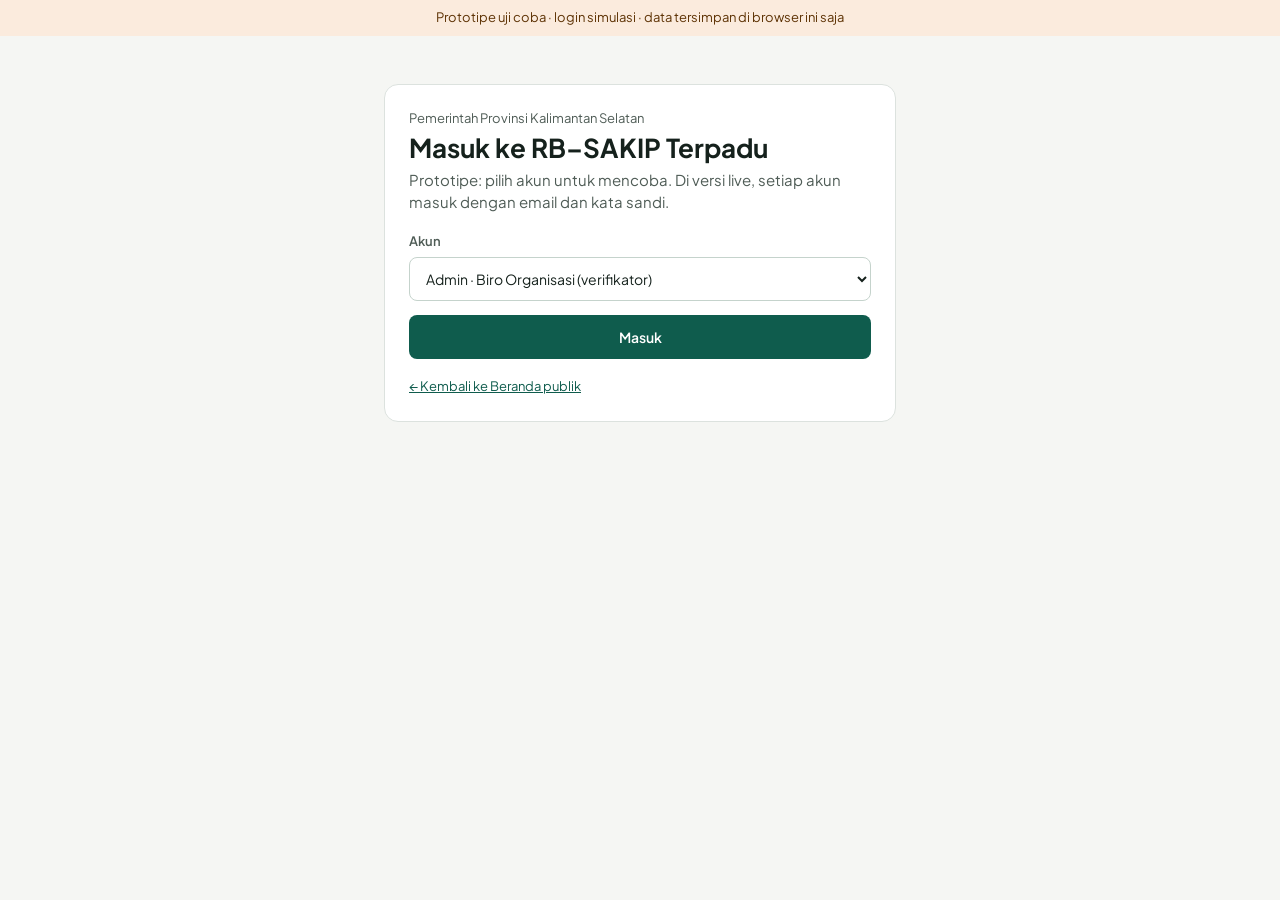
==== app.html @ 544d0753 "Add files via upload prototipe tahap 1" ====
<!doctype html>
<html lang="id">
<head>
<meta charset="utf-8">
<meta name="viewport" content="width=device-width, initial-scale=1">
<title>RB–SAKIP Terpadu · Aplikasi</title>
<meta name="robots" content="noindex">
<link rel="preconnect" href="https://fonts.googleapis.com">
<link rel="stylesheet" href="https://fonts.googleapis.com/css2?family=Plus+Jakarta+Sans:wght@400;500;600;700;800&display=swap">
<link rel="stylesheet" href="assets/css/style.css">
<!-- JSZip (MIT) disertakan lokal; dipakai untuk membuat/membaca .xlsx dan .zip -->
<script src="assets/vendor/jszip.min.js"></script>
</head>
<body>
<div class="proto-banner">Prototipe uji coba · login simulasi · data tersimpan di browser ini saja</div>
<div id="app"><p class="empty">Memuat aplikasi…</p></div>
<script type="module" src="assets/js/app.js"></script>
</body>
</html>
---- assets/css/style.css ----
/* RB–SAKIP Terpadu · gaya dasar (tanpa framework, mudah dipindahkan) */
:root {
  --ground: #F5F6F3;
  --surface: #FFFFFF;
  --ink: #15211C;
  --muted: #4F5C56;
  --line: #DCE2DE;
  --line-soft: #EEF1EF;
  --primary: #0F5C4D;
  --primary-dark: #0B3F35;
  --primary-mid: #1A5A4C;
  --primary-tint: #E3EFEA;
  --primary-soft: #A9C7BB;
  --blue: #1D5FA8;
  --blue-tint: #E5EEF9;
  --blue-text: #174C87;
  --orange: #E08A2E;
  --orange-tint: #FBEBDD;
  --orange-text: #8A4A08;
  --gray-fill: #C9D0CC;
  --radius: 14px;
  --font: 'Plus Jakarta Sans', system-ui, -apple-system, 'Segoe UI', sans-serif;
}
* { box-sizing: border-box; }
html { -webkit-text-size-adjust: 100%; }
body { margin: 0; background: var(--ground); color: var(--ink); font-family: var(--font); font-size: 15px; line-height: 1.5; }
a { color: var(--primary); }
a:hover { color: var(--primary-dark); }
h1, h2, h3 { margin: 0; line-height: 1.25; }
button, input, select, textarea { font: inherit; color: inherit; }
img { max-width: 100%; display: block; }
.num { font-variant-numeric: tabular-nums; }
.muted { color: var(--muted); }
.small { font-size: 13px; }
.xs { font-size: 12px; }
.bold { font-weight: 700; }
.sr-only { position: absolute; width: 1px; height: 1px; overflow: hidden; clip: rect(0 0 0 0); white-space: nowrap; }
:focus-visible { outline: 3px solid #5B9BD5; outline-offset: 2px; }

/* ---------- tata letak aplikasi ---------- */
.shell { display: flex; flex-wrap: wrap; min-height: 100vh; }
.side { flex: 1 1 240px; background: var(--primary-dark); color: #fff; padding: 24px 16px; display: flex; flex-direction: column; gap: 20px; }
.side .brand { padding: 0 12px 8px; display: flex; flex-direction: column; gap: 2px; }
.side .brand small { font-size: 11px; letter-spacing: .08em; text-transform: uppercase; color: #B8D4CA; }
.side .brand b { font-size: 18px; }
.side .group { display: flex; flex-direction: column; gap: 2px; }
.side .group-label { font-size: 11px; letter-spacing: .08em; text-transform: uppercase; color: #9CC2B5; padding: 0 12px 4px; }
.side a { display: flex; align-items: center; gap: 10px; min-height: 44px; padding: 0 12px; border-radius: 8px; color: #DCEBE5; text-decoration: none; font-size: 14px; font-weight: 500; }
.side a:hover { background: #145044; color: #fff; }
.side a[aria-current="page"] { background: var(--primary-mid); color: #fff; font-weight: 600; }
.side svg { flex: 0 0 18px; }
.side .who { margin-top: auto; padding: 12px; border-radius: 10px; background: #145044; display: flex; flex-direction: column; gap: 6px; }
.side .who small { font-size: 12px; color: #B8D4CA; }
.side .who button { align-self: flex-start; background: transparent; border: 1px solid #5E8A7C; color: #DCEBE5; border-radius: 8px; padding: 6px 10px; font-size: 13px; cursor: pointer; min-height: 36px; }
.main { flex: 999 1 560px; min-width: 0; padding: 32px 40px 56px; display: flex; flex-direction: column; gap: 20px; }
@media (max-width: 700px) { .main { padding: 24px 16px 48px; } }

.page-head { display: flex; flex-wrap: wrap; gap: 16px; align-items: flex-end; justify-content: space-between; }
.page-head .t { display: flex; flex-direction: column; gap: 4px; min-width: 0; max-width: 780px; }
.page-head .eyebrow { font-size: 13px; color: var(--muted); }
.page-head h1 { font-size: 28px; line-height: 36px; font-weight: 700; }
.page-head p { margin: 0; color: var(--muted); }

.row { display: flex; flex-wrap: wrap; gap: 24px; align-items: flex-start; }
.col-main { flex: 999 1 560px; min-width: 0; }
.col-side { flex: 1 1 340px; min-width: 0; }
.stack { display: flex; flex-direction: column; gap: 12px; }
.inline { display: flex; flex-wrap: wrap; gap: 8px; align-items: center; }
.between { justify-content: space-between; }

.card { background: var(--surface); border: 1px solid var(--line); border-radius: var(--radius); padding: 24px; display: flex; flex-direction: column; gap: 14px; }
.card.pad-s { padding: 16px; }
.card.flush { padding: 0; overflow: hidden; }
.card.focus { border: 2px solid var(--primary); }
.card h2 { font-size: 18px; font-weight: 700; }
.tiles { display: flex; flex-wrap: wrap; gap: 16px; }
.tile { flex: 1 1 200px; background: var(--surface); border: 1px solid var(--line); border-radius: var(--radius); padding: 18px 20px; display: flex; flex-direction: column; gap: 4px; text-decoration: none; color: var(--ink); }
.tile .k { font-size: 13px; color: var(--muted); font-weight: 500; }
.tile .v { font-size: 28px; line-height: 36px; font-weight: 700; font-variant-numeric: tabular-nums; }

/* ---------- kontrol ---------- */
.btn { display: inline-flex; align-items: center; justify-content: center; gap: 8px; min-height: 44px; padding: 0 18px; border-radius: 8px; border: 1px solid transparent; background: var(--primary); color: #fff; font-size: 14px; font-weight: 600; cursor: pointer; text-decoration: none; }
.btn:hover { background: var(--primary-dark); color: #fff; }
.btn.secondary { background: #fff; color: var(--ink); border-color: #C5D3CC; }
.btn.secondary:hover { background: var(--ground); color: var(--ink); }
.btn.outline { background: #fff; color: var(--primary); border-color: var(--primary); }
.btn.warn { background: #fff; color: var(--orange-text); border-color: var(--orange-text); }
.btn.danger { background: #fff; color: #9B1C1C; border-color: #E2B4B4; }
.btn.small { min-height: 36px; padding: 0 12px; font-size: 13px; }
.btn:disabled { opacity: .5; cursor: not-allowed; }
.field { display: flex; flex-direction: column; gap: 6px; font-size: 13px; font-weight: 600; color: var(--muted); }
.field input, .field select, .field textarea { min-height: 44px; padding: 8px 12px; border: 1px solid #C5D3CC; border-radius: 8px; background: #fff; font-size: 14px; font-weight: 400; color: var(--ink); }
.field textarea { line-height: 21px; resize: vertical; }
.field .hint { font-weight: 400; font-size: 12px; }
.seg { display: flex; padding: 4px; border-radius: 10px; background: #E6EAE7; gap: 4px; }
.seg button { flex: 1 1 0; min-height: 40px; border: 0; border-radius: 8px; background: transparent; font-size: 13px; font-weight: 600; cursor: pointer; padding: 0 12px; }
.seg button[aria-pressed="true"] { background: #fff; box-shadow: 0 1px 2px rgba(0,0,0,.08); }
.chip { display: inline-flex; align-items: center; gap: 6px; min-height: 40px; padding: 0 14px; border-radius: 999px; border: 1px solid #C5D3CC; background: #fff; font-size: 13px; font-weight: 600; cursor: pointer; }
.chip[aria-pressed="true"] { background: var(--primary); border-color: var(--primary); color: #fff; }
.tabs { display: flex; flex-wrap: wrap; gap: 8px; border-bottom: 1px solid var(--line); }
.tabs button { min-height: 48px; padding: 0 16px; border: 0; border-bottom: 3px solid transparent; background: transparent; color: var(--muted); font-size: 15px; font-weight: 700; cursor: pointer; }
.tabs button[aria-pressed="true"] { border-bottom-color: var(--primary); color: var(--primary); }

.badge { display: inline-block; padding: 3px 10px; border-radius: 999px; font-size: 12px; font-weight: 600; white-space: nowrap; }
.b-ok { background: var(--blue-tint); color: var(--blue-text); }
.b-wait { background: var(--orange-tint); color: var(--orange-text); }
.b-back { background: var(--orange-text); color: #fff; }
.b-none { background: var(--line-soft); color: #3F4A45; }
.b-green { background: var(--primary-tint); color: var(--primary-dark); }
.b-draft { background: #fff; color: var(--muted); border: 1px dashed #8FA39A; }
.pill-pd { display: inline-block; padding: 3px 8px; border-radius: 6px; font-size: 12px; font-weight: 600; background: var(--primary-tint); color: var(--primary-dark); margin: 2px 4px 2px 0; }
.pill-pd.shared { background: var(--blue-tint); color: var(--blue-text); }
.pill-pd.none { background: var(--orange-tint); color: var(--orange-text); }
.note { padding: 12px 14px; border-radius: 10px; font-size: 14px; line-height: 21px; }
.note.warn { background: var(--orange-tint); color: #5E3305; }
.note.info { background: var(--blue-tint); color: #123B69; }
.note.ok { background: var(--primary-tint); color: var(--primary-dark); }
.box { padding: 12px; border-radius: 10px; background: var(--ground); }

/* ---------- tabel ---------- */
.table-wrap { overflow-x: auto; }
table.t { width: 100%; border-collapse: collapse; font-size: 14px; }
table.t th { text-align: left; padding: 10px 14px; font-size: 12px; font-weight: 600; letter-spacing: .04em; text-transform: uppercase; color: var(--muted); background: var(--ground); white-space: nowrap; }
table.t td { padding: 12px 14px; border-top: 1px solid var(--line-soft); vertical-align: top; }
table.t tr.sel td { background: var(--primary-tint); }
table.t tr.group td { background: #fff; color: var(--primary); font-weight: 700; font-size: 13px; padding-top: 16px; border-top: 1px solid var(--line); }
table.t tr.clickable { cursor: pointer; }
table.t tr.clickable:hover td { background: #F3F8F6; }
table.t .mono { font-family: ui-monospace, Menlo, Consolas, monospace; font-size: 12px; }

/* ---------- grafik ---------- */
.bar { height: 10px; border-radius: 5px; background: var(--line-soft); display: flex; overflow: hidden; }
.bar > span { display: block; height: 100%; border-radius: 5px; }
.hbar-row { display: grid; grid-template-columns: minmax(0, 1.4fr) minmax(0, 1fr) 52px; gap: 10px; align-items: center; font-size: 14px; }
.colchart { display: grid; grid-template-columns: repeat(4, minmax(0, 1fr)); gap: 16px; height: 240px; align-items: end; border-bottom: 1px solid var(--gray-fill); }
.colchart .grp { display: flex; gap: 6px; align-items: flex-end; justify-content: center; height: 100%; }
.colchart .c { display: flex; flex-direction: column; align-items: center; justify-content: flex-end; gap: 4px; height: 100%; width: 38%; font-size: 12px; }
.colchart .c i { display: block; width: 100%; border-radius: 6px 6px 0 0; }
.legend { display: flex; flex-wrap: wrap; gap: 16px; font-size: 13px; color: var(--muted); }
.legend span { display: inline-flex; align-items: center; gap: 6px; }
.legend i { width: 12px; height: 12px; border-radius: 3px; display: inline-block; }
.ring { flex: 0 0 120px; width: 120px; height: 120px; border-radius: 999px; display: flex; align-items: center; justify-content: center; }
.ring > span { width: 92px; height: 92px; border-radius: 999px; background: #fff; display: flex; align-items: center; justify-content: center; font-size: 22px; font-weight: 800; font-variant-numeric: tabular-nums; }

/* ---------- dialog ---------- */
dialog { border: 0; border-radius: 16px; padding: 0; width: min(560px, calc(100vw - 32px)); box-shadow: 0 20px 60px rgba(0,0,0,.25); }
dialog::backdrop { background: rgba(11, 33, 28, .45); }
dialog .dlg { padding: 24px; display: flex; flex-direction: column; gap: 14px; }
dialog h2 { font-size: 20px; }

.toast { position: fixed; left: 50%; bottom: 24px; transform: translateX(-50%); background: var(--ink); color: #fff; padding: 12px 18px; border-radius: 10px; font-size: 14px; z-index: 50; box-shadow: 0 8px 24px rgba(0,0,0,.2); max-width: calc(100vw - 32px); }
.dropzone { display: flex; flex-direction: column; align-items: center; justify-content: center; gap: 8px; min-height: 140px; padding: 20px; border: 2px dashed #8FB8A8; border-radius: 12px; background: #F3F8F6; text-align: center; cursor: pointer; }
.empty { padding: 24px; text-align: center; color: var(--muted); }
.proto-banner { background: var(--orange-tint); color: #5E3305; font-size: 13px; padding: 8px 16px; text-align: center; }

/* ---------- beranda publik ---------- */
.pub-head { background: #fff; border-bottom: 1px solid var(--line); position: sticky; top: 0; z-index: 10; }
.wrap { max-width: 1200px; margin: 0 auto; padding-left: 24px; padding-right: 24px; }
@media (max-width: 700px) { .wrap { padding-left: 16px; padding-right: 16px; } }
.pub-head .wrap { padding-top: 10px; padding-bottom: 10px; display: flex; flex-wrap: wrap; gap: 8px 24px; align-items: center; justify-content: space-between; }
.logo { display: flex; align-items: center; gap: 10px; text-decoration: none; color: var(--ink); min-height: 44px; }
.logo .mark { width: 36px; height: 36px; border-radius: 10px; background: var(--primary); display: flex; align-items: center; justify-content: center; }
.pub-nav { display: flex; flex-wrap: wrap; gap: 2px; font-size: 14px; font-weight: 600; }
.pub-nav a { padding: 12px; text-decoration: none; color: var(--ink); }
.hero { background: var(--primary-dark); color: #fff; }
.hero .wrap { padding-top: 56px; padding-bottom: 48px; display: flex; flex-direction: column; gap: 32px; }
.hero h1 { font-size: clamp(30px, 4vw, 40px); line-height: 1.2; font-weight: 800; letter-spacing: -.01em; }
.hero p { margin: 0; font-size: 17px; line-height: 27px; color: #DCEBE5; max-width: 760px; }
.hero .eyebrow { font-size: 13px; font-weight: 700; letter-spacing: .08em; color: #9CC2B5; }
.hero-stats { display: grid; grid-template-columns: repeat(auto-fit, minmax(170px, 1fr)); gap: 16px; }
.hero-stats div { padding: 20px; border-radius: 14px; background: #145044; display: flex; flex-direction: column; gap: 4px; }
.hero-stats b { font-size: 40px; line-height: 44px; font-weight: 800; }
.hero-stats span { font-size: 14px; color: #CFE3DA; }
.pub-main { padding-top: 40px; padding-bottom: 56px; display: flex; flex-direction: column; gap: 48px; }
.sec-head { display: flex; flex-direction: column; gap: 6px; }
.sec-head .eyebrow { font-size: 13px; font-weight: 700; letter-spacing: .06em; color: var(--primary); }
.sec-head h2 { font-size: 26px; line-height: 34px; font-weight: 800; }
.grid-auto { display: grid; gap: 16px; grid-template-columns: repeat(auto-fill, minmax(var(--min, 280px), 1fr)); }
.step-n { width: 40px; height: 40px; border-radius: 999px; font-size: 18px; font-weight: 800; display: flex; align-items: center; justify-content: center; }
.ico { flex: 0 0 48px; width: 48px; height: 48px; border-radius: 12px; background: var(--primary-tint); color: var(--primary); display: flex; align-items: center; justify-content: center; }
.dots { display: flex; gap: 3px; flex-wrap: wrap; }
.dots i { width: 14px; height: 14px; border-radius: 4px; background: var(--primary); display: block; }
.placeholder-img { aspect-ratio: 4 / 5; background: repeating-linear-gradient(135deg, #EEF1EF 0 12px, #E6EAE7 12px 24px); display: flex; align-items: center; justify-content: center; padding: 16px; text-align: center; font-size: 13px; font-weight: 600; color: var(--muted); }
.gallery-img { aspect-ratio: 4 / 5; object-fit: cover; width: 100%; background: var(--line-soft); }
.pub-foot { background: var(--primary-dark); color: #DCEBE5; }
.pub-foot .wrap { padding-top: 32px; padding-bottom: 32px; display: flex; flex-wrap: wrap; gap: 16px 40px; justify-content: space-between; font-size: 14px; line-height: 22px; }
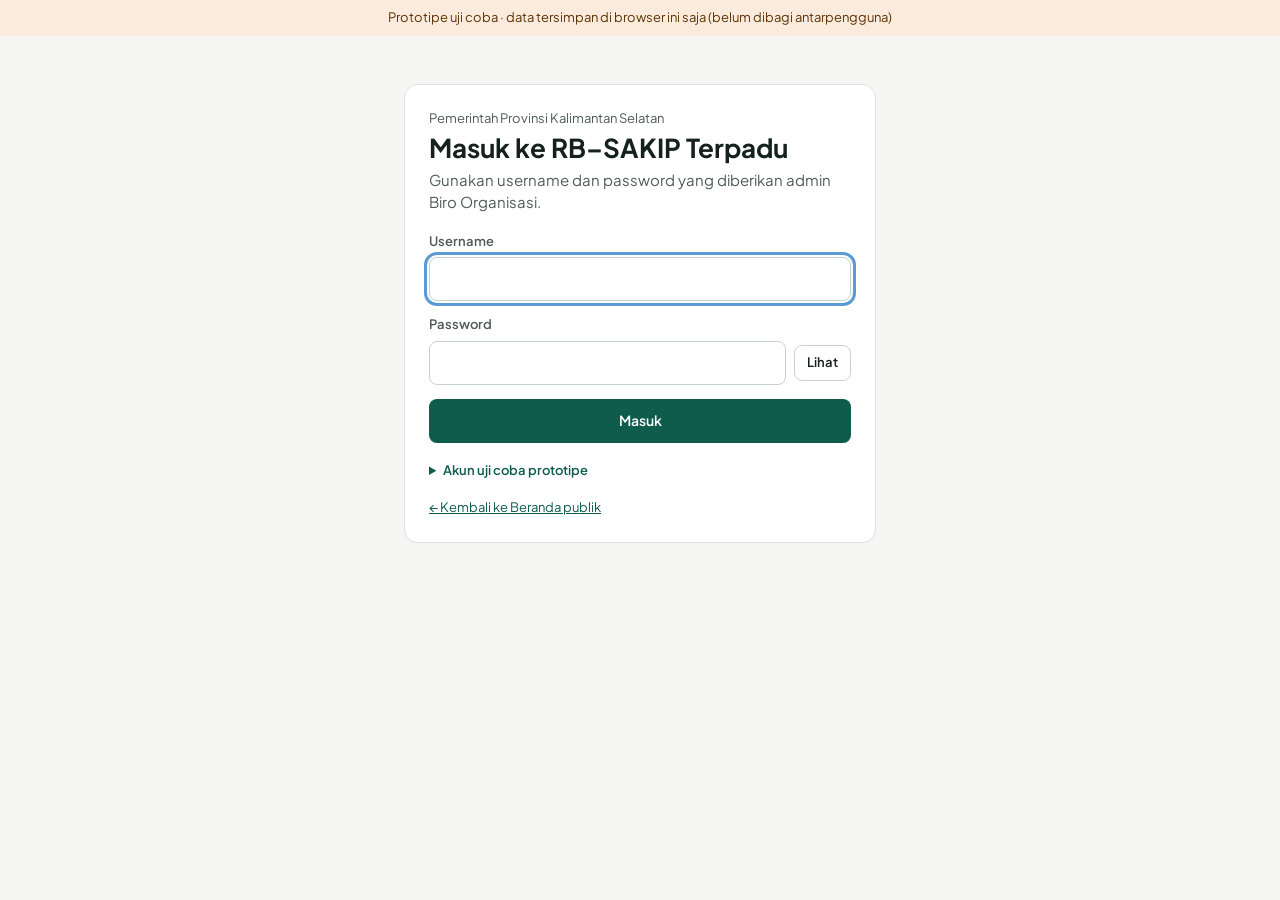
==== commit ad338f47: "Login username+password dari admin, menu Beranda saat login, perbaikan ajukan multi-tag - Panel kana" ====
--- a/app.html
+++ b/app.html
@@ -12,7 +12,7 @@
 <script src="assets/vendor/jszip.min.js"></script>
 </head>
 <body>
-<div class="proto-banner">Prototipe uji coba · login simulasi · data tersimpan di browser ini saja</div>
+<div class="proto-banner">Prototipe uji coba · data tersimpan di browser ini saja (belum dibagi antarpengguna)</div>
 <div id="app"><p class="empty">Memuat aplikasi…</p></div>
 <script type="module" src="assets/js/app.js"></script>
 </body>
--- a/assets/css/style.css
+++ b/assets/css/style.css
@@ -34,7 +34,8 @@
 .small { font-size: 13px; }
 .xs { font-size: 12px; }
 .bold { font-weight: 700; }
-.sr-only { position: absolute; width: 1px; height: 1px; overflow: hidden; clip: rect(0 0 0 0); white-space: nowrap; }
+.sr-only { position: absolute; width: 1px; height: 1px; margin: -1px; padding: 0; border: 0; overflow: hidden; clip: rect(0 0 0 0); clip-path: inset(50%); white-space: nowrap; }
+.table-wrap, .table-scroll { position: relative; }
 :focus-visible { outline: 3px solid #5B9BD5; outline-offset: 2px; }
 
 /* ---------- tata letak aplikasi ---------- */
@@ -184,3 +185,69 @@
 .gallery-img { aspect-ratio: 4 / 5; object-fit: cover; width: 100%; background: var(--line-soft); }
 .pub-foot { background: var(--primary-dark); color: #DCEBE5; }
 .pub-foot .wrap { padding-top: 32px; padding-bottom: 32px; display: flex; flex-wrap: wrap; gap: 16px 40px; justify-content: space-between; font-size: 14px; line-height: 22px; }
+
+/* ---------- menu atas (aplikasi) ---------- */
+:root { --red: #B42318; --red-tint: #FDE7E5; }
+.topbar { background: #fff; border-bottom: 1px solid var(--line); position: sticky; top: 0; z-index: 20; }
+.topbar .in { max-width: 1480px; margin: 0 auto; padding: 8px 24px; display: flex; flex-wrap: wrap; gap: 8px 20px; align-items: center; justify-content: space-between; }
+.topnav { display: flex; flex-wrap: wrap; gap: 4px; padding: 4px; border-radius: 999px; background: var(--ground); border: 1px solid var(--line); }
+.topnav a { display: inline-flex; align-items: center; gap: 8px; min-height: 40px; padding: 0 16px; border-radius: 999px; color: var(--ink); text-decoration: none; font-size: 14px; font-weight: 600; }
+.topnav a:hover { background: #E6EAE7; color: var(--ink); }
+.topnav a[aria-current="page"] { background: var(--primary-dark); color: #fff; }
+.userbox { display: flex; align-items: center; gap: 10px; font-size: 13px; }
+.userbox b { display: block; font-size: 13px; }
+.page-wide { max-width: 1480px; margin: 0 auto; padding: 24px 24px 56px; display: flex; flex-direction: column; gap: 20px; }
+@media (max-width: 700px) { .page-wide, .topbar .in { padding-left: 16px; padding-right: 16px; } }
+.subtabs { display: flex; flex-wrap: wrap; gap: 6px; padding: 4px; border-radius: 12px; background: #fff; border: 1px solid var(--line); align-self: flex-start; }
+.subtabs a { display: inline-flex; align-items: center; gap: 8px; min-height: 40px; padding: 0 16px; border-radius: 9px; color: var(--muted); text-decoration: none; font-size: 14px; font-weight: 600; }
+.subtabs a[aria-current="page"] { background: var(--primary); color: #fff; }
+.subtabs .count { display: inline-block; min-width: 22px; padding: 1px 6px; border-radius: 999px; background: var(--orange-tint); color: var(--orange-text); font-size: 12px; text-align: center; }
+.subtabs a[aria-current="page"] .count { background: #fff; }
+
+/* ---------- nada warna persentase ---------- */
+.t-good { color: var(--primary); } .t-mid { color: var(--orange-text); } .t-low { color: var(--red); } .t-none { color: var(--muted); }
+.f-good { background: var(--primary); } .f-mid { background: var(--orange); } .f-low { background: var(--red); } .f-none { background: transparent; }
+.pbar { display: inline-flex; align-items: center; gap: 8px; white-space: nowrap; font-variant-numeric: tabular-nums; font-weight: 600; }
+.pbar .bar { width: 88px; flex: 0 0 88px; }
+
+/* ---------- tabel besar ---------- */
+.table-scroll { overflow: auto; max-height: 75vh; border: 1px solid var(--line); border-radius: 12px; background: #fff; }
+table.grid { border-collapse: separate; border-spacing: 0; width: 100%; font-size: 13px; }
+table.grid thead { position: sticky; top: 0; z-index: 2; }
+table.grid th { background: #EEF3F0; color: var(--ink); font-weight: 700; padding: 10px; border-bottom: 1px solid var(--line); border-right: 1px solid var(--line-soft); text-align: center; vertical-align: middle; }
+table.grid td { padding: 9px 10px; border-bottom: 1px solid var(--line-soft); border-right: 1px solid var(--line-soft); vertical-align: top; background: #fff; }
+table.grid td.n { text-align: right; font-variant-numeric: tabular-nums; white-space: nowrap; }
+table.grid td.c { text-align: center; }
+table.grid tr.ind td { background: #F4F8F6; font-weight: 600; border-top: 2px solid var(--line); }
+table.grid tr.pm td { background: #FBFCFB; }
+table.grid tr.tema td { background: var(--primary-dark); color: #fff; font-weight: 700; font-size: 14px; }
+table.grid tr.sum td { background: #fff; font-weight: 700; }
+table.grid tr.empty-row td { color: var(--muted); font-style: italic; }
+.filters { display: flex; flex-wrap: wrap; gap: 12px; align-items: flex-end; }
+.filters .field { flex: 1 1 180px; }
+.filters .field.wide { flex: 3 1 320px; }
+.kv { display: flex; flex-direction: column; border-top: 1px solid var(--line-soft); }
+.kv > div { display: flex; justify-content: space-between; align-items: center; gap: 12px; padding: 10px 0; border-bottom: 1px solid var(--line-soft); font-size: 14px; }
+.kv > div b { font-variant-numeric: tabular-nums; }
+.bulkbar { position: sticky; bottom: 12px; z-index: 5; display: flex; flex-wrap: wrap; gap: 8px; align-items: center; justify-content: space-between; padding: 12px 16px; border-radius: 12px; background: var(--primary-dark); color: #fff; box-shadow: 0 8px 24px rgba(0,0,0,.18); }
+
+/* ---------- beranda ringkasan ---------- */
+.dash-grid { display: grid; gap: 16px; grid-template-columns: repeat(12, minmax(0, 1fr)); }
+.span-12 { grid-column: span 12; } .span-7 { grid-column: span 7; } .span-6 { grid-column: span 6; } .span-5 { grid-column: span 5; } .span-4 { grid-column: span 4; } .span-3 { grid-column: span 3; }
+@media (max-width: 980px) { .span-7, .span-6, .span-5, .span-4, .span-3 { grid-column: span 12; } }
+.hello { background: var(--primary-dark); color: #fff; border-radius: var(--radius); padding: 24px; display: flex; flex-direction: column; gap: 14px; justify-content: center; }
+.hello h2 { font-size: 28px; line-height: 34px; font-weight: 800; }
+.hello .pill { align-self: flex-start; padding: 8px 16px; border-radius: 999px; background: #145044; font-weight: 600; font-size: 14px; }
+.soft-green { background: var(--primary-tint); border-color: #CFE3DA; }
+.soft-yellow { background: #FDF3D7; border-color: #F2DFA6; }
+.big { font-size: 44px; line-height: 48px; font-weight: 800; font-variant-numeric: tabular-nums; }
+.twbars { display: grid; grid-template-columns: repeat(4, minmax(0, 1fr)); gap: 16px; align-items: end; height: 200px; }
+.twbars > div { display: flex; flex-direction: column; justify-content: flex-end; align-items: center; gap: 6px; height: 100%; font-size: 13px; }
+.twbars i { display: block; width: 100%; border-radius: 10px; min-height: 10px; }
+
+@media print {
+  .proto-banner, .pub-head, .no-print, .topbar { display: none !important; }
+  body { background: #fff; }
+  .card, .hello { break-inside: avoid; }
+  .hero, .hello { -webkit-print-color-adjust: exact; print-color-adjust: exact; }
+}
